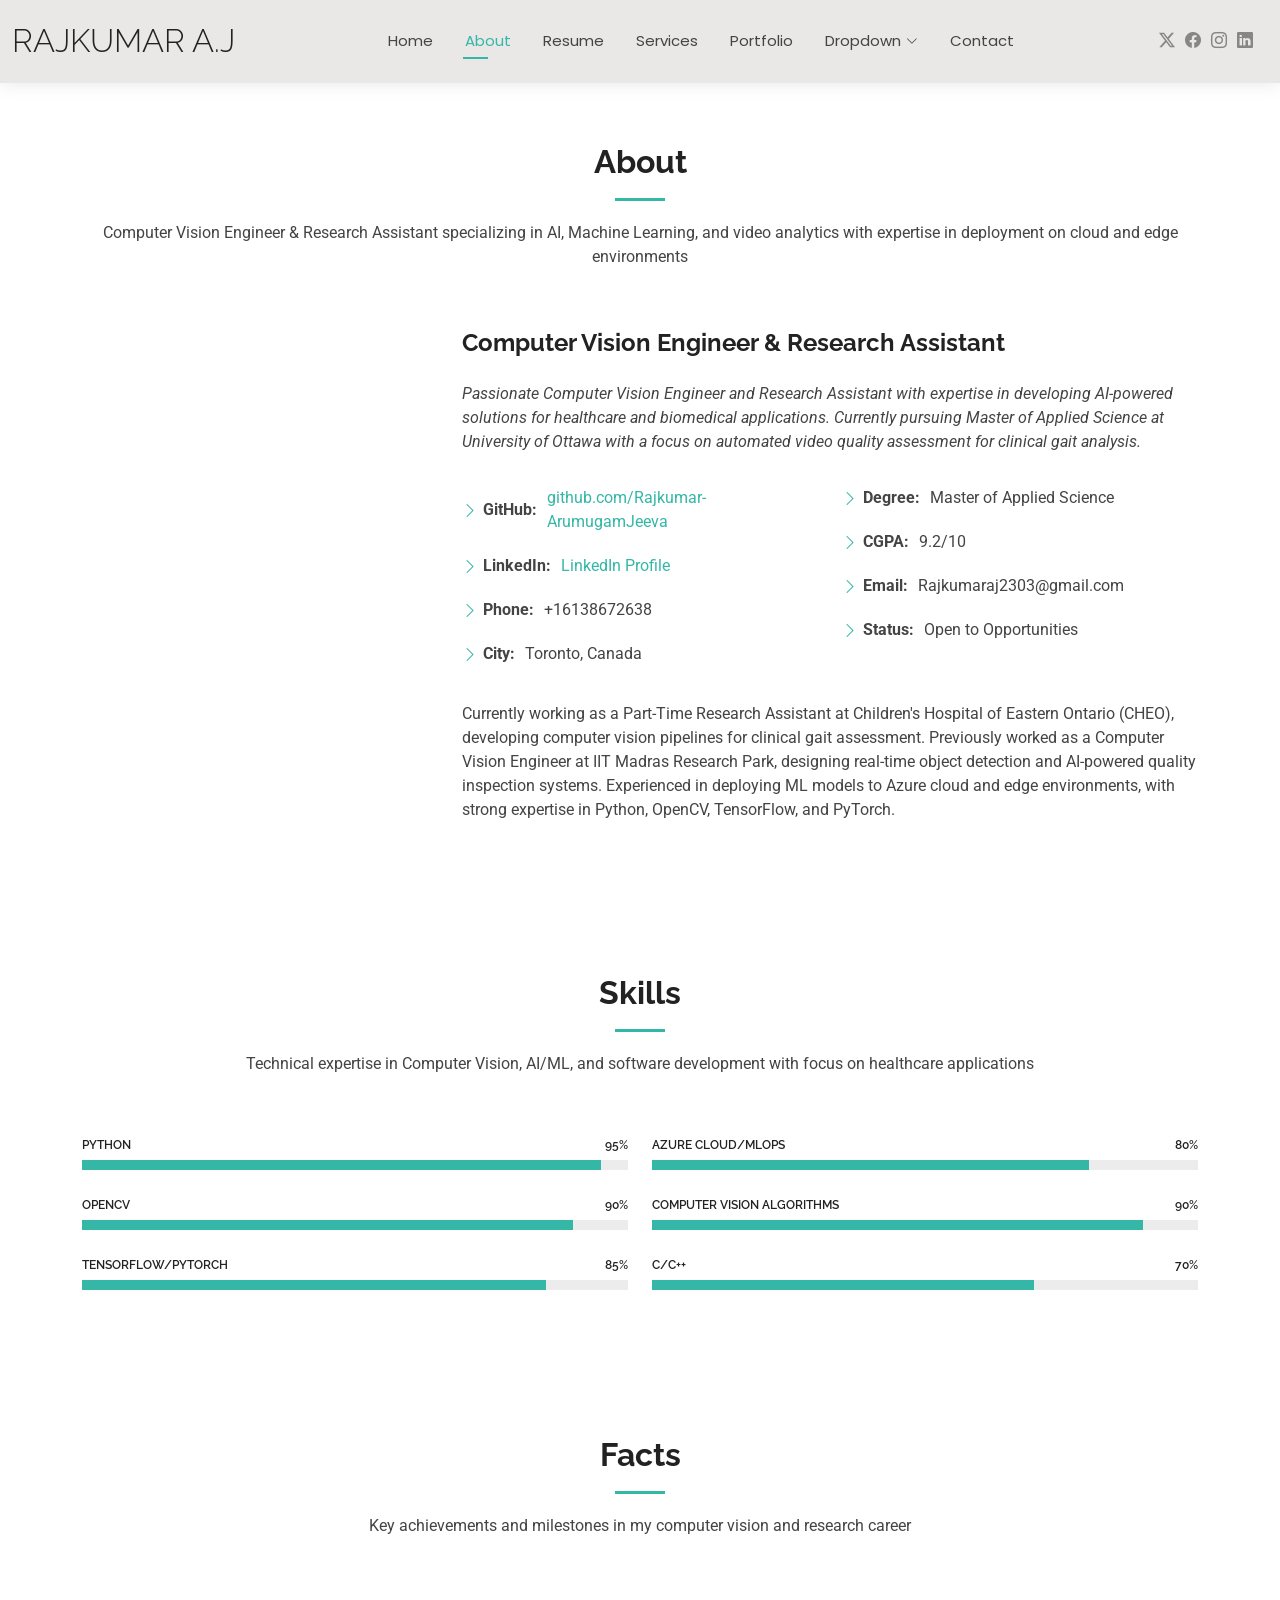
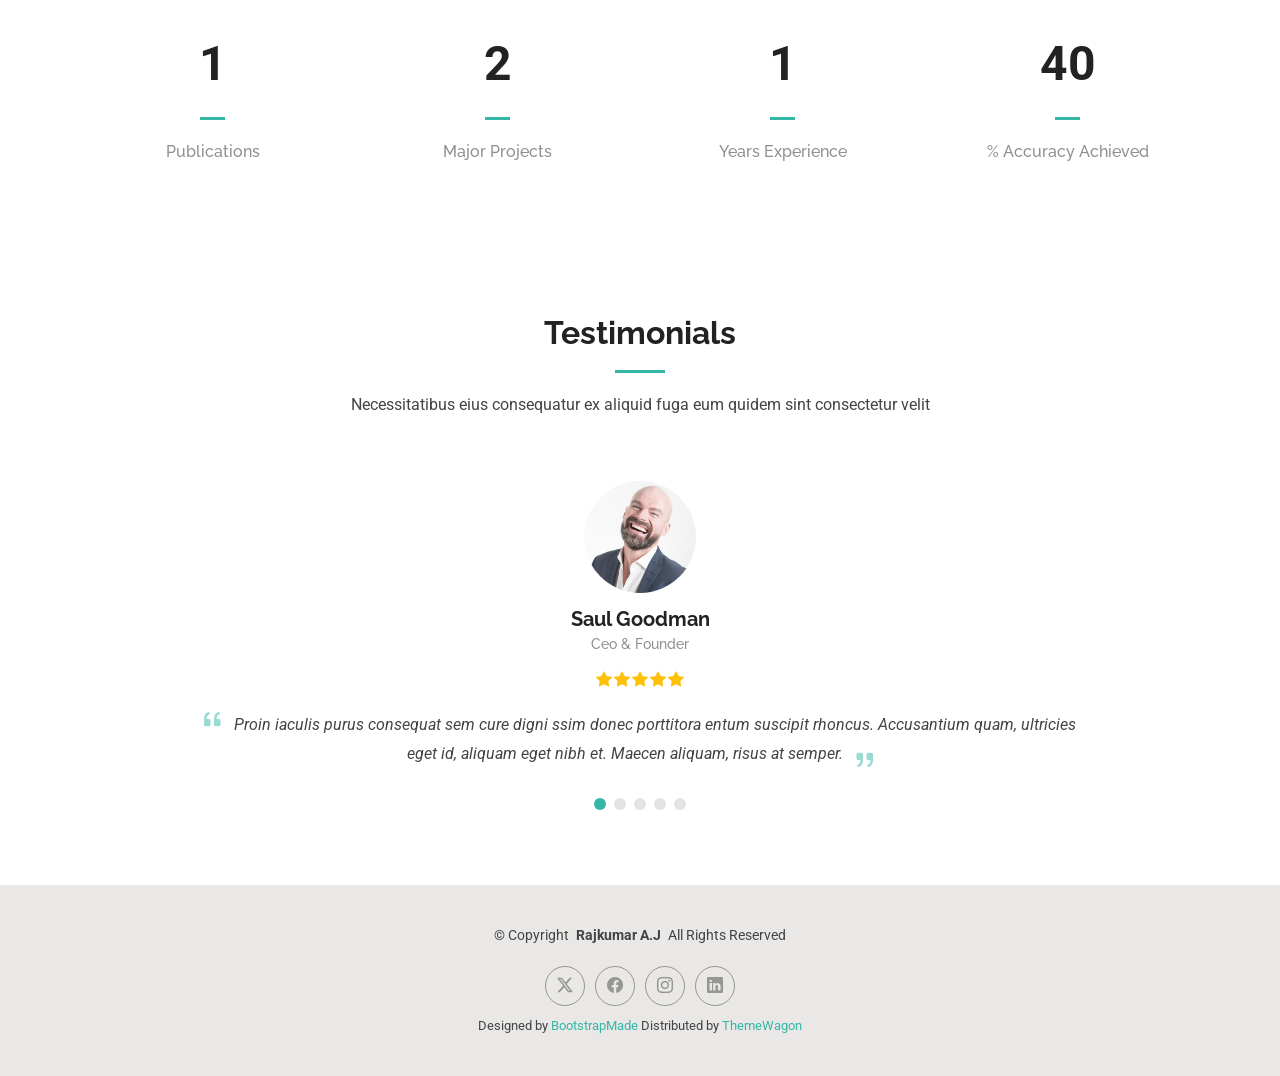
==== about.html @ 1c6ef88d "Add files via upload" ====
<!DOCTYPE html>
<html lang="en">

<head>
  <meta charset="utf-8">
  <meta content="width=device-width, initial-scale=1.0" name="viewport">
  <title>About - Rajkumar Arumugam Jeeva</title>
  <meta name="description" content="Computer Vision Engineer and Research Assistant specializing in AI, ML, and video analytics">
  <meta name="keywords" content="Computer Vision, AI, Machine Learning, Research, Video Analytics, Toronto">

  <!-- Favicons -->
  <link href="assets/img/favicon.png" rel="icon">
  <link href="assets/img/apple-touch-icon.png" rel="apple-touch-icon">

  <!-- Fonts -->
  <link href="https://fonts.googleapis.com" rel="preconnect">
  <link href="https://fonts.gstatic.com" rel="preconnect" crossorigin>
  <link href="https://fonts.googleapis.com/css2?family=Roboto:ital,wght@0,100;0,300;0,400;0,500;0,700;0,900;1,100;1,300;1,400;1,500;1,700;1,900&family=Poppins:ital,wght@0,100;0,200;0,300;0,400;0,500;0,600;0,700;0,800;0,900;1,100;1,200;1,300;1,400;1,500;1,600;1,700;1,800;1,900&family=Raleway:ital,wght@0,100;0,200;0,300;0,400;0,500;0,600;0,700;0,800;0,900;1,100;1,200;1,300;1,400;1,500;1,600;1,700;1,800;1,900&display=swap" rel="stylesheet">

  <!-- Vendor CSS Files -->
  <link href="assets/vendor/bootstrap/css/bootstrap.min.css" rel="stylesheet">
  <link href="assets/vendor/bootstrap-icons/bootstrap-icons.css" rel="stylesheet">
  <link href="assets/vendor/aos/aos.css" rel="stylesheet">
  <link href="assets/vendor/swiper/swiper-bundle.min.css" rel="stylesheet">
  <link href="assets/vendor/glightbox/css/glightbox.min.css" rel="stylesheet">

  <!-- Main CSS File -->
  <link href="assets/css/main.css" rel="stylesheet">

  <!-- =======================================================
  * Template Name: Kelly
  * Template URL: https://bootstrapmade.com/kelly-free-bootstrap-cv-resume-html-template/
  * Updated: Aug 07 2024 with Bootstrap v5.3.3
  * Author: BootstrapMade.com
  * License: https://bootstrapmade.com/license/
  ======================================================== -->
</head>

<body class="about-page">

  <header id="header" class="header d-flex align-items-center light-background sticky-top">
    <div class="container-fluid position-relative d-flex align-items-center justify-content-between">

      <a href="index.html" class="logo d-flex align-items-center me-auto me-xl-0">
        <!-- Uncomment the line below if you also wish to use an image logo -->
        <!-- <img src="assets/img/logo.png" alt=""> -->
        <h1 class="sitename">Rajkumar A.J</h1>
      </a>

      <nav id="navmenu" class="navmenu">
        <ul>
          <li><a href="index.html">Home</a></li>
          <li><a href="about.html" class="active">About</a></li>
          <li><a href="resume.html">Resume</a></li>
          <li><a href="services.html">Services</a></li>
          <li><a href="portfolio.html">Portfolio</a></li>
          <li class="dropdown"><a href="#"><span>Dropdown</span> <i class="bi bi-chevron-down toggle-dropdown"></i></a>
            <ul>
              <li><a href="#">Dropdown 1</a></li>
              <li class="dropdown"><a href="#"><span>Deep Dropdown</span> <i class="bi bi-chevron-down toggle-dropdown"></i></a>
                <ul>
                  <li><a href="#">Deep Dropdown 1</a></li>
                  <li><a href="#">Deep Dropdown 2</a></li>
                  <li><a href="#">Deep Dropdown 3</a></li>
                  <li><a href="#">Deep Dropdown 4</a></li>
                  <li><a href="#">Deep Dropdown 5</a></li>
                </ul>
              </li>
              <li><a href="#">Dropdown 2</a></li>
              <li><a href="#">Dropdown 3</a></li>
              <li><a href="#">Dropdown 4</a></li>
            </ul>
          </li>
          <li><a href="contact.html">Contact</a></li>
        </ul>
        <i class="mobile-nav-toggle d-xl-none bi bi-list"></i>
      </nav>

      <div class="header-social-links">
        <a href="#" class="twitter"><i class="bi bi-twitter-x"></i></a>
        <a href="#" class="facebook"><i class="bi bi-facebook"></i></a>
        <a href="#" class="instagram"><i class="bi bi-instagram"></i></a>
        <a href="https://www.linkedin.com/in/rajkumar-a-j-621252187" class="linkedin"><i class="bi bi-linkedin"></i></a>
      </div>

    </div>
  </header>

  <main class="main">

    <!-- About Section -->
    <section id="about" class="about section">

      <!-- Section Title -->
      <div class="container section-title" data-aos="fade-up">
        <h2>About</h2>
        <p>Computer Vision Engineer & Research Assistant specializing in AI, Machine Learning, and video analytics with expertise in deployment on cloud and edge environments</p>
      </div><!-- End Section Title -->

      <div class="container" data-aos="fade-up" data-aos-delay="100">

        <div class="row gy-4 justify-content-center">
          <div class="col-lg-4">
            <img src="assets/img/profile-img.jpg" class="img-fluid" alt="">
          </div>
          <div class="col-lg-8 content">
            <h2>Computer Vision Engineer &amp; Research Assistant</h2>
            <p class="fst-italic py-3">
              Passionate Computer Vision Engineer and Research Assistant with expertise in developing AI-powered solutions for healthcare and biomedical applications. Currently pursuing Master of Applied Science at University of Ottawa with a focus on automated video quality assessment for clinical gait analysis.
            </p>
            <div class="row">
              <div class="col-lg-6">
                <ul>
                  <li><i class="bi bi-chevron-right"></i> <strong>GitHub:</strong> <span><a href="https://github.com/Rajkumar-ArumugamJeeva?tab=repositories">github.com/Rajkumar-ArumugamJeeva</a></span></li>
                  <li><i class="bi bi-chevron-right"></i> <strong>LinkedIn:</strong> <span><a href="https://www.linkedin.com/in/rajkumar-a-j-621252187">LinkedIn Profile</a></span></li>
                  <li><i class="bi bi-chevron-right"></i> <strong>Phone:</strong> <span>+16138672638</span></li>
                  <li><i class="bi bi-chevron-right"></i> <strong>City:</strong> <span>Toronto, Canada</span></li>
                </ul>
              </div>
              <div class="col-lg-6">
                <ul>
                  <li><i class="bi bi-chevron-right"></i> <strong>Degree:</strong> <span>Master of Applied Science</span></li>
                  <li><i class="bi bi-chevron-right"></i> <strong>CGPA:</strong> <span>9.2/10</span></li>
                  <li><i class="bi bi-chevron-right"></i> <strong>Email:</strong> <span>Rajkumaraj2303@gmail.com</span></li>
                  <li><i class="bi bi-chevron-right"></i> <strong>Status:</strong> <span>Open to Opportunities</span></li>
                </ul>
              </div>
            </div>
            <p class="py-3">
              Currently working as a Part-Time Research Assistant at Children's Hospital of Eastern Ontario (CHEO), developing computer vision pipelines for clinical gait assessment. Previously worked as a Computer Vision Engineer at IIT Madras Research Park, designing real-time object detection and AI-powered quality inspection systems. Experienced in deploying ML models to Azure cloud and edge environments, with strong expertise in Python, OpenCV, TensorFlow, and PyTorch.
            </p>
          </div>
        </div>

      </div>

    </section><!-- /About Section -->

    <!-- Skills Section -->
    <section id="skills" class="skills section">

      <!-- Section Title -->
      <div class="container section-title" data-aos="fade-up">
        <h2>Skills</h2>
        <p>Technical expertise in Computer Vision, AI/ML, and software development with focus on healthcare applications</p>
      </div><!-- End Section Title -->

      <div class="container" data-aos="fade-up" data-aos-delay="100">

        <div class="row skills-content skills-animation">

          <div class="col-lg-6">

            <div class="progress">
              <span class="skill"><span>Python</span> <i class="val">95%</i></span>
              <div class="progress-bar-wrap">
                <div class="progress-bar" role="progressbar" aria-valuenow="95" aria-valuemin="0" aria-valuemax="100"></div>
              </div>
            </div><!-- End Skills Item -->

            <div class="progress">
              <span class="skill"><span>OpenCV</span> <i class="val">90%</i></span>
              <div class="progress-bar-wrap">
                <div class="progress-bar" role="progressbar" aria-valuenow="90" aria-valuemin="0" aria-valuemax="100"></div>
              </div>
            </div><!-- End Skills Item -->

            <div class="progress">
              <span class="skill"><span>TensorFlow/PyTorch</span> <i class="val">85%</i></span>
              <div class="progress-bar-wrap">
                <div class="progress-bar" role="progressbar" aria-valuenow="85" aria-valuemin="0" aria-valuemax="100"></div>
              </div>
            </div><!-- End Skills Item -->

          </div>

          <div class="col-lg-6">

            <div class="progress">
              <span class="skill"><span>Azure Cloud/MLOps</span> <i class="val">80%</i></span>
              <div class="progress-bar-wrap">
                <div class="progress-bar" role="progressbar" aria-valuenow="80" aria-valuemin="0" aria-valuemax="100"></div>
              </div>
            </div><!-- End Skills Item -->

            <div class="progress">
              <span class="skill"><span>Computer Vision Algorithms</span> <i class="val">90%</i></span>
              <div class="progress-bar-wrap">
                <div class="progress-bar" role="progressbar" aria-valuenow="90" aria-valuemin="0" aria-valuemax="100"></div>
              </div>
            </div><!-- End Skills Item -->

            <div class="progress">
              <span class="skill"><span>C/C++</span> <i class="val">70%</i></span>
              <div class="progress-bar-wrap">
                <div class="progress-bar" role="progressbar" aria-valuenow="70" aria-valuemin="0" aria-valuemax="100"></div>
              </div>
            </div><!-- End Skills Item -->

          </div>

        </div>

      </div>

    </section><!-- /Skills Section -->

    <!-- Stats Section -->
    <section id="stats" class="stats section">

      <!-- Section Title -->
      <div class="container section-title" data-aos="fade-up">
        <h2>Facts</h2>
        <p>Key achievements and milestones in my computer vision and research career</p>
      </div><!-- End Section Title -->

      <div class="container" data-aos="fade-up" data-aos-delay="100">

        <div class="row gy-4">

          <div class="col-lg-3 col-md-6">
            <div class="stats-item text-center w-100 h-100">
              <span data-purecounter-start="0" data-purecounter-end="2" data-purecounter-duration="1" class="purecounter"></span>
              <p>Publications</p>
            </div>
          </div><!-- End Stats Item -->

          <div class="col-lg-3 col-md-6">
            <div class="stats-item text-center w-100 h-100">
              <span data-purecounter-start="0" data-purecounter-end="5" data-purecounter-duration="1" class="purecounter"></span>
              <p>Major Projects</p>
            </div>
          </div><!-- End Stats Item -->

          <div class="col-lg-3 col-md-6">
            <div class="stats-item text-center w-100 h-100">
              <span data-purecounter-start="0" data-purecounter-end="3" data-purecounter-duration="1" class="purecounter"></span>
              <p>Years Experience</p>
            </div>
          </div><!-- End Stats Item -->

          <div class="col-lg-3 col-md-6">
            <div class="stats-item text-center w-100 h-100">
              <span data-purecounter-start="0" data-purecounter-end="95" data-purecounter-duration="1" class="purecounter"></span>
              <p>% Accuracy Achieved</p>
            </div>
          </div><!-- End Stats Item -->

        </div>

      </div>

    </section><!-- /Stats Section -->

    <!-- Testimonials Section -->
    <section id="testimonials" class="testimonials section">

      <!-- Section Title -->
      <div class="container section-title" data-aos="fade-up">
        <h2>Testimonials</h2>
        <p>Necessitatibus eius consequatur ex aliquid fuga eum quidem sint consectetur velit</p>
      </div><!-- End Section Title -->

      <div class="container" data-aos="fade-up" data-aos-delay="100">

        <div class="swiper init-swiper">
          <script type="application/json" class="swiper-config">
            {
              "loop": true,
              "speed": 600,
              "autoplay": {
                "delay": 5000
              },
              "slidesPerView": "auto",
              "pagination": {
                "el": ".swiper-pagination",
                "type": "bullets",
                "clickable": true
              }
            }
          </script>
          <div class="swiper-wrapper">

            <div class="swiper-slide">
              <div class="testimonial-item">
                <img src="assets/img/testimonials/testimonials-1.jpg" class="testimonial-img" alt="">
                <h3>Saul Goodman</h3>
                <h4>Ceo &amp; Founder</h4>
                <div class="stars">
                  <i class="bi bi-star-fill"></i><i class="bi bi-star-fill"></i><i class="bi bi-star-fill"></i><i class="bi bi-star-fill"></i><i class="bi bi-star-fill"></i>
                </div>
                <p>
                  <i class="bi bi-quote quote-icon-left"></i>
                  <span>Proin iaculis purus consequat sem cure digni ssim donec porttitora entum suscipit rhoncus. Accusantium quam, ultricies eget id, aliquam eget nibh et. Maecen aliquam, risus at semper.</span>
                  <i class="bi bi-quote quote-icon-right"></i>
                </p>
              </div>
            </div><!-- End testimonial item -->

            <div class="swiper-slide">
              <div class="testimonial-item">
                <img src="assets/img/testimonials/testimonials-2.jpg" class="testimonial-img" alt="">
                <h3>Sara Wilsson</h3>
                <h4>Designer</h4>
                <div class="stars">
                  <i class="bi bi-star-fill"></i><i class="bi bi-star-fill"></i><i class="bi bi-star-fill"></i><i class="bi bi-star-fill"></i><i class="bi bi-star-fill"></i>
                </div>
                <p>
                  <i class="bi bi-quote quote-icon-left"></i>
                  <span>Export tempor illum tamen malis malis eram quae irure esse labore quem cillum quid cillum eram malis quorum velit fore eram velit sunt aliqua noster fugiat irure amet legam anim culpa.</span>
                  <i class="bi bi-quote quote-icon-right"></i>
                </p>
              </div>
            </div><!-- End testimonial item -->

            <div class="swiper-slide">
              <div class="testimonial-item">
                <img src="assets/img/testimonials/testimonials-3.jpg" class="testimonial-img" alt="">
                <h3>Jena Karlis</h3>
                <h4>Store Owner</h4>
                <div class="stars">
                  <i class="bi bi-star-fill"></i><i class="bi bi-star-fill"></i><i class="bi bi-star-fill"></i><i class="bi bi-star-fill"></i><i class="bi bi-star-fill"></i>
                </div>
                <p>
                  <i class="bi bi-quote quote-icon-left"></i>
                  <span>Enim nisi quem export duis labore cillum quae magna enim sint quorum nulla quem veniam duis minim tempor labore quem eram duis noster aute amet eram fore quis sint minim.</span>
                  <i class="bi bi-quote quote-icon-right"></i>
                </p>
              </div>
            </div><!-- End testimonial item -->

            <div class="swiper-slide">
              <div class="testimonial-item">
                <img src="assets/img/testimonials/testimonials-4.jpg" class="testimonial-img" alt="">
                <h3>Matt Brandon</h3>
                <h4>Freelancer</h4>
                <div class="stars">
                  <i class="bi bi-star-fill"></i><i class="bi bi-star-fill"></i><i class="bi bi-star-fill"></i><i class="bi bi-star-fill"></i><i class="bi bi-star-fill"></i>
                </div>
                <p>
                  <i class="bi bi-quote quote-icon-left"></i>
                  <span>Fugiat enim eram quae cillum dolore dolor amet nulla culpa multos export minim fugiat minim velit minim dolor enim duis veniam ipsum anim magna sunt elit fore quem dolore labore illum veniam.</span>
                  <i class="bi bi-quote quote-icon-right"></i>
                </p>
              </div>
            </div><!-- End testimonial item -->

            <div class="swiper-slide">
              <div class="testimonial-item">
                <img src="assets/img/testimonials/testimonials-5.jpg" class="testimonial-img" alt="">
                <h3>John Larson</h3>
                <h4>Entrepreneur</h4>
                <div class="stars">
                  <i class="bi bi-star-fill"></i><i class="bi bi-star-fill"></i><i class="bi bi-star-fill"></i><i class="bi bi-star-fill"></i><i class="bi bi-star-fill"></i>
                </div>
                <p>
                  <i class="bi bi-quote quote-icon-left"></i>
                  <span>Quis quorum aliqua sint quem legam fore sunt eram irure aliqua veniam tempor noster veniam enim culpa labore duis sunt culpa nulla illum cillum fugiat legam esse veniam culpa fore nisi cillum quid.</span>
                  <i class="bi bi-quote quote-icon-right"></i>
                </p>
              </div>
            </div><!-- End testimonial item -->

          </div>
          <div class="swiper-pagination"></div>
        </div>

      </div>

    </section><!-- /Testimonials Section -->

  </main>

  <footer id="footer" class="footer light-background">

    <div class="container">
      <div class="copyright text-center ">
        <p>© <span>Copyright</span> <strong class="px-1 sitename">Rajkumar A.J</strong> <span>All Rights Reserved<br></span></p>
      </div>
      <div class="social-links d-flex justify-content-center">
        <a href=""><i class="bi bi-twitter-x"></i></a>
        <a href=""><i class="bi bi-facebook"></i></a>
        <a href=""><i class="bi bi-instagram"></i></a>
        <a href="https://www.linkedin.com/in/rajkumar-a-j-621252187"><i class="bi bi-linkedin"></i></a>
      </div>
      <div class="credits">
        <!-- All the links in the footer should remain intact. -->
        <!-- You can delete the links only if you've purchased the pro version. -->
        <!-- Licensing information: https://bootstrapmade.com/license/ -->
        <!-- Purchase the pro version with working PHP/AJAX contact form: [buy-url] -->
        Designed by <a href="https://bootstrapmade.com/">BootstrapMade</a> Distributed by <a href=“https://themewagon.com>ThemeWagon
      </div>
    </div>

  </footer>

  <!-- Scroll Top -->
  <a href="#" id="scroll-top" class="scroll-top d-flex align-items-center justify-content-center"><i class="bi bi-arrow-up-short"></i></a>

  <!-- Preloader -->
  <div id="preloader"></div>

  <!-- Vendor JS Files -->
  <script src="assets/vendor/bootstrap/js/bootstrap.bundle.min.js"></script>
  <script src="assets/vendor/php-email-form/validate.js"></script>
  <script src="assets/vendor/aos/aos.js"></script>
  <script src="assets/vendor/waypoints/noframework.waypoints.js"></script>
  <script src="assets/vendor/purecounter/purecounter_vanilla.js"></script>
  <script src="assets/vendor/swiper/swiper-bundle.min.js"></script>
  <script src="assets/vendor/glightbox/js/glightbox.min.js"></script>
  <script src="assets/vendor/imagesloaded/imagesloaded.pkgd.min.js"></script>
  <script src="assets/vendor/isotope-layout/isotope.pkgd.min.js"></script>

  <!-- Main JS File -->
  <script src="assets/js/main.js"></script>

</body>

</html>
---- assets/css/main.css ----
/**
* Template Name: Kelly
* Template URL: https://bootstrapmade.com/kelly-free-bootstrap-cv-resume-html-template/
* Updated: Aug 07 2024 with Bootstrap v5.3.3
* Author: BootstrapMade.com
* License: https://bootstrapmade.com/license/
*/

/*--------------------------------------------------------------
# Font & Color Variables
# Help: https://bootstrapmade.com/color-system/
--------------------------------------------------------------*/
/* Fonts */
:root {
  --default-font: "Roboto",  system-ui, -apple-system, "Segoe UI", Roboto, "Helvetica Neue", Arial, "Noto Sans", "Liberation Sans", sans-serif, "Apple Color Emoji", "Segoe UI Emoji", "Segoe UI Symbol", "Noto Color Emoji";
  --heading-font: "Raleway",  sans-serif;
  --nav-font: "Poppins",  sans-serif;
}

/* Global Colors - The following color variables are used throughout the website. Updating them here will change the color scheme of the entire website */
:root { 
  --background-color: #ffffff; /* Background color for the entire website, including individual sections */
  --default-color: #444444; /* Default color used for the majority of the text content across the entire website */
  --heading-color: #222222; /* Color for headings, subheadings and title throughout the website */
  --accent-color: #34b7a7; /* Accent color that represents your brand on the website. It's used for buttons, links, and other elements that need to stand out */
  --surface-color: #ffffff; /* The surface color is used as a background of boxed elements within sections, such as cards, icon boxes, or other elements that require a visual separation from the global background. */
  --contrast-color: #ffffff; /* Contrast color for text, ensuring readability against backgrounds of accent, heading, or default colors. */
}

/* Nav Menu Colors - The following color variables are used specifically for the navigation menu. They are separate from the global colors to allow for more customization options */
:root {
  --nav-color: #444444;  /* The default color of the main navmenu links */
  --nav-hover-color: #34b7a7; /* Applied to main navmenu links when they are hovered over or active */
  --nav-mobile-background-color: #ffffff; /* Used as the background color for mobile navigation menu */
  --nav-dropdown-background-color: #ffffff; /* Used as the background color for dropdown items that appear when hovering over primary navigation items */
  --nav-dropdown-color: #444444; /* Used for navigation links of the dropdown items in the navigation menu. */
  --nav-dropdown-hover-color: #34b7a7; /* Similar to --nav-hover-color, this color is applied to dropdown navigation links when they are hovered over. */
}

/* Color Presets - These classes override global colors when applied to any section or element, providing reuse of the sam color scheme. */

.light-background {
  --background-color: #e9e8e6;
  --surface-color: #ffffff;
}

.dark-background {
  --background-color: #060606;
  --default-color: #ffffff;
  --heading-color: #ffffff;
  --surface-color: #252525;
  --contrast-color: #ffffff;
}

/* Smooth scroll */
:root {
  scroll-behavior: smooth;
}

/*--------------------------------------------------------------
# General Styling & Shared Classes
--------------------------------------------------------------*/
body {
  color: var(--default-color);
  background-color: var(--background-color);
  font-family: var(--default-font);
}

a {
  color: var(--accent-color);
  text-decoration: none;
  transition: 0.3s;
}

a:hover {
  color: color-mix(in srgb, var(--accent-color), transparent 25%);
  text-decoration: none;
}

h1,
h2,
h3,
h4,
h5,
h6 {
  color: var(--heading-color);
  font-family: var(--heading-font);
}

/* PHP Email Form Messages
------------------------------*/
.php-email-form .error-message {
  display: none;
  background: #df1529;
  color: #ffffff;
  text-align: left;
  padding: 15px;
  margin-bottom: 24px;
  font-weight: 600;
}

.php-email-form .sent-message {
  display: none;
  color: #ffffff;
  background: #059652;
  text-align: center;
  padding: 15px;
  margin-bottom: 24px;
  font-weight: 600;
}

.php-email-form .loading {
  display: none;
  background: var(--surface-color);
  text-align: center;
  padding: 15px;
  margin-bottom: 24px;
}

.php-email-form .loading:before {
  content: "";
  display: inline-block;
  border-radius: 50%;
  width: 24px;
  height: 24px;
  margin: 0 10px -6px 0;
  border: 3px solid var(--accent-color);
  border-top-color: var(--surface-color);
  animation: php-email-form-loading 1s linear infinite;
}

@keyframes php-email-form-loading {
  0% {
    transform: rotate(0deg);
  }

  100% {
    transform: rotate(360deg);
  }
}

/*--------------------------------------------------------------
# Global Header
--------------------------------------------------------------*/
.header {
  color: var(--default-color);
  background-color: var(--background-color);
  padding: 15px 0;
  transition: all 0.5s;
  z-index: 997;
  box-shadow: 0px 0 18px rgba(0, 0, 0, 0.1);
}

.header .logo {
  line-height: 1;
}

.header .logo img {
  max-height: 36px;
  margin-right: 8px;
}

.header .logo h1 {
  font-size: 32px;
  margin: 0;
  font-weight: 300;
  text-transform: uppercase;
  color: var(--heading-color);
}

.header .header-social-links {
  padding-right: 15px;
}

.header .header-social-links a {
  color: color-mix(in srgb, var(--default-color), transparent 40%);
  padding-left: 6px;
  display: inline-block;
  transition: 0.3s;
  font-size: 16px;
}

.header .header-social-links a:hover {
  color: var(--accent-color);
}

.header .header-social-links a i {
  line-height: 0px;
}

@media (max-width: 1200px) {
  .header .logo {
    order: 1;
  }

  .header .header-social-links {
    order: 2;
  }

  .header .navmenu {
    order: 3;
  }
}

/*--------------------------------------------------------------
# Navigation Menu
--------------------------------------------------------------*/
/* Desktop Navigation */
@media (min-width: 1200px) {
  .navmenu {
    padding: 0;
  }

  .navmenu ul {
    margin: 0;
    padding: 0;
    display: flex;
    list-style: none;
    align-items: center;
  }

  .navmenu li {
    position: relative;
  }

  .navmenu>ul>li {
    white-space: nowrap;
    padding: 15px 14px;
  }

  .navmenu>ul>li:last-child {
    padding-right: 0;
  }

  .navmenu a,
  .navmenu a:focus {
    color: var(--nav-color);
    font-size: 15px;
    padding: 0 2px;
    font-family: var(--nav-font);
    font-weight: 400;
    display: flex;
    align-items: center;
    justify-content: space-between;
    white-space: nowrap;
    transition: 0.3s;
    position: relative;
  }

  .navmenu a i,
  .navmenu a:focus i {
    font-size: 12px;
    line-height: 0;
    margin-left: 5px;
    transition: 0.3s;
  }

  .navmenu>ul>li>a:before {
    content: "";
    position: absolute;
    height: 2px;
    bottom: -6px;
    left: 0;
    background-color: var(--nav-hover-color);
    visibility: hidden;
    width: 0px;
    transition: all 0.3s ease-in-out 0s;
  }

  .navmenu a:hover:before,
  .navmenu li:hover>a:before,
  .navmenu .active:before {
    visibility: visible;
    width: 25px;
  }

  .navmenu li:hover>a,
  .navmenu .active,
  .navmenu .active:focus {
    color: var(--nav-hover-color);
  }

  .navmenu .dropdown ul {
    margin: 0;
    padding: 10px 0;
    background: var(--nav-dropdown-background-color);
    display: block;
    position: absolute;
    visibility: hidden;
    left: 14px;
    top: 130%;
    opacity: 0;
    transition: 0.3s;
    border-radius: 4px;
    z-index: 99;
    box-shadow: 0px 0px 30px rgba(0, 0, 0, 0.1);
  }

  .navmenu .dropdown ul li {
    min-width: 200px;
  }

  .navmenu .dropdown ul a {
    padding: 10px 20px;
    font-size: 15px;
    text-transform: none;
    color: var(--nav-dropdown-color);
  }

  .navmenu .dropdown ul a i {
    font-size: 12px;
  }

  .navmenu .dropdown ul a:hover,
  .navmenu .dropdown ul .active:hover,
  .navmenu .dropdown ul li:hover>a {
    color: var(--nav-dropdown-hover-color);
  }

  .navmenu .dropdown:hover>ul {
    opacity: 1;
    top: 100%;
    visibility: visible;
  }

  .navmenu .dropdown .dropdown ul {
    top: 0;
    left: -90%;
    visibility: hidden;
  }

  .navmenu .dropdown .dropdown:hover>ul {
    opacity: 1;
    top: 0;
    left: -100%;
    visibility: visible;
  }
}

/* Mobile Navigation */
@media (max-width: 1199px) {
  .mobile-nav-toggle {
    color: var(--nav-color);
    font-size: 28px;
    line-height: 0;
    margin-right: 10px;
    cursor: pointer;
    transition: color 0.3s;
  }

  .navmenu {
    padding: 0;
    z-index: 9997;
  }

  .navmenu ul {
    display: none;
    list-style: none;
    position: absolute;
    inset: 60px 20px 20px 20px;
    padding: 10px 0;
    margin: 0;
    border-radius: 6px;
    background-color: var(--nav-mobile-background-color);
    border: 1px solid color-mix(in srgb, var(--default-color), transparent 90%);
    box-shadow: none;
    overflow-y: auto;
    transition: 0.3s;
    z-index: 9998;
  }

  .navmenu a,
  .navmenu a:focus {
    color: var(--nav-dropdown-color);
    padding: 10px 20px;
    font-family: var(--nav-font);
    font-size: 17px;
    font-weight: 500;
    display: flex;
    align-items: center;
    justify-content: space-between;
    white-space: nowrap;
    transition: 0.3s;
  }

  .navmenu a i,
  .navmenu a:focus i {
    font-size: 12px;
    line-height: 0;
    margin-left: 5px;
    width: 30px;
    height: 30px;
    display: flex;
    align-items: center;
    justify-content: center;
    border-radius: 50%;
    transition: 0.3s;
    background-color: color-mix(in srgb, var(--accent-color), transparent 90%);
  }

  .navmenu a i:hover,
  .navmenu a:focus i:hover {
    background-color: var(--accent-color);
    color: var(--contrast-color);
  }

  .navmenu a:hover,
  .navmenu .active,
  .navmenu .active:focus {
    color: var(--nav-dropdown-hover-color);
  }

  .navmenu .active i,
  .navmenu .active:focus i {
    background-color: var(--accent-color);
    color: var(--contrast-color);
    transform: rotate(180deg);
  }

  .navmenu .dropdown ul {
    position: static;
    display: none;
    z-index: 99;
    padding: 10px 0;
    margin: 10px 20px;
    background-color: var(--nav-dropdown-background-color);
    transition: all 0.5s ease-in-out;
  }

  .navmenu .dropdown ul ul {
    background-color: rgba(33, 37, 41, 0.1);
  }

  .navmenu .dropdown>.dropdown-active {
    display: block;
    background-color: rgba(33, 37, 41, 0.03);
  }

  .mobile-nav-active {
    overflow: hidden;
  }

  .mobile-nav-active .mobile-nav-toggle {
    color: #fff;
    position: absolute;
    font-size: 32px;
    top: 15px;
    right: 15px;
    margin-right: 0;
    z-index: 9999;
  }

  .mobile-nav-active .navmenu {
    position: fixed;
    overflow: hidden;
    inset: 0;
    background: rgba(33, 37, 41, 0.8);
    transition: 0.3s;
  }

  .mobile-nav-active .navmenu>ul {
    display: block;
  }
}

/*--------------------------------------------------------------
# Global Footer
--------------------------------------------------------------*/
.footer {
  color: var(--default-color);
  background-color: var(--background-color);
  font-size: 14px;
  padding: 40px 0;
  position: relative;
}

.footer .copyright p {
  margin-bottom: 0;
}

.footer .social-links {
  margin-top: 20px;
}

.footer .social-links a {
  display: flex;
  align-items: center;
  justify-content: center;
  width: 40px;
  height: 40px;
  border-radius: 50%;
  border: 1px solid color-mix(in srgb, var(--default-color), transparent 50%);
  font-size: 16px;
  color: color-mix(in srgb, var(--default-color), transparent 50%);
  margin: 0 5px;
  transition: 0.3s;
}

.footer .social-links a:hover {
  color: var(--accent-color);
  border-color: var(--accent-color);
}

.footer .credits {
  margin-top: 10px;
  font-size: 13px;
  text-align: center;
}

/*--------------------------------------------------------------
# Preloader
--------------------------------------------------------------*/
#preloader {
  position: fixed;
  inset: 0;
  z-index: 9999;
  overflow: hidden;
  background-color: var(--background-color);
  transition: all 0.6s ease-out;
  width: 100%;
  height: 100vh;
}

#preloader:before,
#preloader:after {
  content: "";
  position: absolute;
  border: 4px solid var(--accent-color);
  border-radius: 50%;
  animation: animate-preloader 2s cubic-bezier(0, 0.2, 0.8, 1) infinite;
}

#preloader:after {
  animation-delay: -0.5s;
}

@keyframes animate-preloader {
  0% {
    width: 10px;
    height: 10px;
    top: calc(50% - 5px);
    left: calc(50% - 5px);
    opacity: 1;
  }

  100% {
    width: 72px;
    height: 72px;
    top: calc(50% - 36px);
    left: calc(50% - 36px);
    opacity: 0;
  }
}

/*--------------------------------------------------------------
# Scroll Top Button
--------------------------------------------------------------*/
.scroll-top {
  position: fixed;
  visibility: hidden;
  opacity: 0;
  right: 15px;
  bottom: -15px;
  z-index: 99999;
  background-color: var(--accent-color);
  width: 44px;
  height: 44px;
  border-radius: 50px;
  transition: all 0.4s;
}

.scroll-top i {
  font-size: 24px;
  color: var(--contrast-color);
  line-height: 0;
}

.scroll-top:hover {
  background-color: color-mix(in srgb, var(--accent-color), transparent 20%);
  color: var(--contrast-color);
}

.scroll-top.active {
  visibility: visible;
  opacity: 1;
  bottom: 15px;
}

/*--------------------------------------------------------------
# Disable aos animation delay on mobile devices
--------------------------------------------------------------*/
@media screen and (max-width: 768px) {
  [data-aos-delay] {
    transition-delay: 0 !important;
  }
}

/*--------------------------------------------------------------
# Global Page Titles & Breadcrumbs
--------------------------------------------------------------*/
.page-title {
  color: var(--default-color);
  background-color: var(--background-color);
  padding: 25px 0;
  position: relative;
  border-bottom: 1px solid color-mix(in srgb, var(--default-color), transparent 85%);
}

.page-title h1 {
  font-size: 24px;
  font-weight: 400;
}

.page-title .breadcrumbs ol {
  display: flex;
  flex-wrap: wrap;
  list-style: none;
  padding: 0;
  margin: 0;
  font-size: 14px;
  font-weight: 400;
}

.page-title .breadcrumbs ol li+li {
  padding-left: 10px;
}

.page-title .breadcrumbs ol li+li::before {
  content: "/";
  display: inline-block;
  padding-right: 10px;
  color: color-mix(in srgb, var(--default-color), transparent 70%);
}

/*--------------------------------------------------------------
# Global Sections
--------------------------------------------------------------*/
section,
.section {
  color: var(--default-color);
  background-color: var(--background-color);
  padding: 60px 0;
  scroll-margin-top: 100px;
  overflow: clip;
}

@media (max-width: 1199px) {

  section,
  .section {
    scroll-margin-top: 66px;
  }
}

/*--------------------------------------------------------------
# Global Section Titles
--------------------------------------------------------------*/
.section-title {
  text-align: center;
  padding-bottom: 60px;
  position: relative;
}

.section-title h2 {
  font-size: 32px;
  font-weight: 700;
  margin-bottom: 20px;
  padding-bottom: 20px;
  position: relative;
}

.section-title h2:after {
  content: "";
  position: absolute;
  display: block;
  width: 50px;
  height: 3px;
  background: var(--accent-color);
  left: 0;
  right: 0;
  bottom: 0;
  margin: auto;
}

.section-title p {
  margin-bottom: 0;
}

/*--------------------------------------------------------------
# Hero Section
--------------------------------------------------------------*/
.hero {
  width: 100%;
  min-height: calc(100vh - 82px);
  position: relative;
  padding: 80px 0;
  display: flex;
  align-items: center;
  justify-content: center;
}

@media (max-width: 1200px) {
  .hero {
    min-height: calc(100vh - 68px);
  }
}

.hero img {
  position: absolute;
  inset: 0;
  display: block;
  width: 100%;
  height: 100%;
  object-fit: cover;
  z-index: 1;
}

.hero .container {
  position: relative;
  z-index: 3;
}

.hero h2 {
  margin: 0;
  font-size: 48px;
  font-weight: 700;
}

.hero p {
  margin: 10px 0 0 0;
  font-size: 24px;
  color: var(--heading-color);
}

.hero .btn-get-started {
  color: var(--contrast-color);
  background: var(--accent-color);
  font-family: var(--heading-font);
  text-transform: uppercase;
  font-weight: 600;
  font-size: 12px;
  letter-spacing: 1px;
  display: inline-block;
  padding: 12px 40px;
  border-radius: 50px;
  transition: 0.5s;
  margin-top: 30px;
}

.hero .btn-get-started:hover {
  background: color-mix(in srgb, var(--accent-color) 90%, white 20%);
}

@media (max-width: 768px) {
  .hero h2 {
    font-size: 32px;
  }

  .hero p {
    font-size: 18px;
  }
}

/*--------------------------------------------------------------
# About Section
--------------------------------------------------------------*/
.about .content h2 {
  font-weight: 700;
  font-size: 24px;
}

.about .content ul {
  list-style: none;
  padding: 0;
}

.about .content ul li {
  margin-bottom: 20px;
  display: flex;
  align-items: center;
}

.about .content ul strong {
  margin-right: 10px;
}

.about .content ul i {
  font-size: 16px;
  margin-right: 5px;
  color: var(--accent-color);
  line-height: 0;
}

/*--------------------------------------------------------------
# Skills Section
--------------------------------------------------------------*/
.skills .progress {
  height: 60px;
  display: block;
  background: none;
  border-radius: 0;
}

.skills .progress .skill {
  color: var(--heading-color);
  padding: 0;
  margin: 0 0 6px 0;
  text-transform: uppercase;
  display: block;
  font-weight: 600;
  font-family: var(--heading-font);
}

.skills .progress .skill .val {
  float: right;
  font-style: normal;
}

.skills .progress-bar-wrap {
  background: color-mix(in srgb, var(--default-color), transparent 90%);
  height: 10px;
}

.skills .progress-bar {
  width: 1px;
  height: 10px;
  transition: 0.9s;
  background-color: var(--accent-color);
}

/*--------------------------------------------------------------
# Stats Section
--------------------------------------------------------------*/
.stats .stats-item {
  padding: 30px;
  width: 100%;
}

.stats .stats-item span {
  color: var(--heading-color);
  font-size: 48px;
  display: block;
  font-weight: 700;
  margin-bottom: 20px;
  padding-bottom: 20px;
  position: relative;
}

.stats .stats-item span:after {
  content: "";
  position: absolute;
  display: block;
  width: 25px;
  height: 3px;
  background: var(--accent-color);
  left: 0;
  right: 0;
  bottom: 0;
  margin: auto;
}

.stats .stats-item p {
  color: color-mix(in srgb, var(--default-color), transparent 40%);
  padding: 0;
  margin: 0;
  font-family: var(--heading-font);
  font-weight: 500;
}

/*--------------------------------------------------------------
# Testimonials Section
--------------------------------------------------------------*/
.testimonials .section-header {
  margin-bottom: 40px;
}

.testimonials .testimonials-carousel,
.testimonials .testimonials-slider {
  overflow: hidden;
}

.testimonials .testimonial-item {
  text-align: center;
}

.testimonials .testimonial-item .testimonial-img {
  width: 120px;
  border-radius: 50%;
  border: 4px solid var(--background-color);
  margin: 0 auto;
}

.testimonials .testimonial-item h3 {
  font-size: 20px;
  font-weight: bold;
  margin: 10px 0 5px 0;
}

.testimonials .testimonial-item h4 {
  font-size: 14px;
  color: color-mix(in srgb, var(--default-color), transparent 40%);
  margin: 0 0 15px 0;
}

.testimonials .testimonial-item .stars {
  margin-bottom: 15px;
}

.testimonials .testimonial-item .stars i {
  color: #ffc107;
  margin: 0 1px;
}

.testimonials .testimonial-item .quote-icon-left,
.testimonials .testimonial-item .quote-icon-right {
  color: color-mix(in srgb, var(--accent-color), transparent 50%);
  font-size: 26px;
  line-height: 0;
}

.testimonials .testimonial-item .quote-icon-left {
  display: inline-block;
  left: -5px;
  position: relative;
}

.testimonials .testimonial-item .quote-icon-right {
  display: inline-block;
  right: -5px;
  position: relative;
  top: 10px;
  transform: scale(-1, -1);
}

.testimonials .testimonial-item p {
  font-style: italic;
  margin: 0 auto 15px auto;
}

.testimonials .swiper-wrapper {
  height: auto;
}

.testimonials .swiper-pagination {
  margin-top: 20px;
  position: relative;
}

.testimonials .swiper-pagination .swiper-pagination-bullet {
  width: 12px;
  height: 12px;
  opacity: 1;
  background-color: color-mix(in srgb, var(--default-color), transparent 85%);
}

.testimonials .swiper-pagination .swiper-pagination-bullet-active {
  background-color: var(--accent-color);
}

@media (min-width: 992px) {
  .testimonials .testimonial-item p {
    width: 80%;
  }
}

/*--------------------------------------------------------------
# Resume Section
--------------------------------------------------------------*/
.resume .resume-title {
  color: var(--heading-color);
  font-size: 26px;
  font-weight: 700;
  margin-top: 20px;
  margin-bottom: 20px;
}

.resume .resume-item {
  padding: 0 0 20px 20px;
  margin-top: -2px;
  border-left: 2px solid var(--accent-color);
  position: relative;
}

.resume .resume-item h4 {
  line-height: 18px;
  font-size: 18px;
  font-weight: 600;
  text-transform: uppercase;
  color: color-mix(in srgb, var(--default-color), transparent 20%);
  margin-bottom: 10px;
}

.resume .resume-item h5 {
  font-size: 16px;
  padding: 5px 15px;
  display: inline-block;
  font-weight: 600;
  margin-bottom: 10px;
}

.resume .resume-item ul {
  padding-left: 20px;
}

.resume .resume-item ul li {
  padding-bottom: 10px;
}

.resume .resume-item:last-child {
  padding-bottom: 0;
}

.resume .resume-item::before {
  content: "";
  position: absolute;
  width: 16px;
  height: 16px;
  border-radius: 50px;
  left: -9px;
  top: 0;
  background: var(--background-color);
  border: 2px solid var(--accent-color);
}

/*--------------------------------------------------------------
# Services Section
--------------------------------------------------------------*/
.services .service-item {
  background-color: var(--surface-color);
  box-shadow: 0px 5px 90px 0px rgba(0, 0, 0, 0.1);
  height: 100%;
  padding: 60px 30px;
  text-align: center;
  transition: 0.3s;
  border-radius: 5px;
}

.services .service-item .icon {
  margin: 0 auto;
  width: 100px;
  height: 100px;
  display: flex;
  align-items: center;
  justify-content: center;
  transition: ease-in-out 0.3s;
  position: relative;
}

.services .service-item .icon i {
  font-size: 36px;
  transition: 0.5s;
  position: relative;
}

.services .service-item .icon svg {
  position: absolute;
  top: 0;
  left: 0;
}

.services .service-item .icon svg path {
  transition: 0.5s;
  fill: color-mix(in srgb, var(--default-color), transparent 95%);
}

.services .service-item h3 {
  font-weight: 700;
  margin: 10px 0 15px 0;
  font-size: 22px;
}

.services .service-item p {
  line-height: 24px;
  font-size: 14px;
  margin-bottom: 0;
}

.services .service-item:hover {
  box-shadow: 0px 5px 35px 0px rgba(0, 0, 0, 0.1);
}

.services .service-item.item-cyan i {
  color: #0dcaf0;
}

.services .service-item.item-cyan:hover .icon i {
  color: #fff;
}

.services .service-item.item-cyan:hover .icon path {
  fill: #0dcaf0;
}

.services .service-item.item-orange i {
  color: #fd7e14;
}

.services .service-item.item-orange:hover .icon i {
  color: #fff;
}

.services .service-item.item-orange:hover .icon path {
  fill: #fd7e14;
}

.services .service-item.item-teal i {
  color: #20c997;
}

.services .service-item.item-teal:hover .icon i {
  color: #fff;
}

.services .service-item.item-teal:hover .icon path {
  fill: #20c997;
}

.services .service-item.item-red i {
  color: #df1529;
}

.services .service-item.item-red:hover .icon i {
  color: #fff;
}

.services .service-item.item-red:hover .icon path {
  fill: #df1529;
}

.services .service-item.item-indigo i {
  color: #6610f2;
}

.services .service-item.item-indigo:hover .icon i {
  color: #fff;
}

.services .service-item.item-indigo:hover .icon path {
  fill: #6610f2;
}

.services .service-item.item-pink i {
  color: #f3268c;
}

.services .service-item.item-pink:hover .icon i {
  color: #fff;
}

.services .service-item.item-pink:hover .icon path {
  fill: #f3268c;
}

/*--------------------------------------------------------------
# Portfolio Section
--------------------------------------------------------------*/
.portfolio .portfolio-filters {
  padding: 0;
  margin: 0 auto 20px auto;
  list-style: none;
  text-align: center;
}

.portfolio .portfolio-filters li {
  cursor: pointer;
  display: inline-block;
  padding: 8px 20px 10px 20px;
  margin: 0;
  font-size: 15px;
  font-weight: 500;
  line-height: 1;
  margin-bottom: 5px;
  border-radius: 50px;
  transition: all 0.3s ease-in-out;
  font-family: var(--heading-font);
}

.portfolio .portfolio-filters li:hover,
.portfolio .portfolio-filters li.filter-active {
  color: var(--contrast-color);
  background-color: var(--accent-color);
}

.portfolio .portfolio-filters li:first-child {
  margin-left: 0;
}

.portfolio .portfolio-filters li:last-child {
  margin-right: 0;
}

@media (max-width: 575px) {
  .portfolio .portfolio-filters li {
    font-size: 14px;
    margin: 0 0 10px 0;
  }
}

.portfolio .portfolio-item {
  position: relative;
  overflow: hidden;
}

.portfolio .portfolio-item .portfolio-info {
  opacity: 0;
  position: absolute;
  left: 12px;
  right: 12px;
  bottom: -100%;
  z-index: 3;
  transition: all ease-in-out 0.5s;
  background: color-mix(in srgb, var(--surface-color), transparent 10%);
  padding: 15px;
}

.portfolio .portfolio-item .portfolio-info h4 {
  font-size: 18px;
  font-weight: 600;
  padding-right: 50px;
}

.portfolio .portfolio-item .portfolio-info p {
  color: color-mix(in srgb, var(--default-color), transparent 30%);
  font-size: 14px;
  margin-bottom: 0;
  padding-right: 50px;
}

.portfolio .portfolio-item .portfolio-info .preview-link,
.portfolio .portfolio-item .portfolio-info .details-link {
  position: absolute;
  right: 50px;
  font-size: 24px;
  top: calc(50% - 14px);
  color: color-mix(in srgb, var(--default-color), transparent 30%);
  transition: 0.3s;
  line-height: 0;
}

.portfolio .portfolio-item .portfolio-info .preview-link:hover,
.portfolio .portfolio-item .portfolio-info .details-link:hover {
  color: var(--accent-color);
}

.portfolio .portfolio-item .portfolio-info .details-link {
  right: 14px;
  font-size: 28px;
}

.portfolio .portfolio-item:hover .portfolio-info {
  opacity: 1;
  bottom: 0;
}

/*--------------------------------------------------------------
# Portfolio Details Section
--------------------------------------------------------------*/
.portfolio-details .portfolio-details-slider img {
  width: 100%;
}

.portfolio-details .portfolio-details-slider .swiper-pagination {
  margin-top: 20px;
  position: relative;
}

.portfolio-details .portfolio-details-slider .swiper-pagination .swiper-pagination-bullet {
  width: 12px;
  height: 12px;
  background-color: color-mix(in srgb, var(--default-color), transparent 85%);
  opacity: 1;
}

.portfolio-details .portfolio-details-slider .swiper-pagination .swiper-pagination-bullet-active {
  background-color: var(--accent-color);
}

.portfolio-details .portfolio-info {
  background-color: var(--surface-color);
  padding: 30px;
  box-shadow: 0px 0 30px rgba(0, 0, 0, 0.1);
}

.portfolio-details .portfolio-info h3 {
  font-size: 22px;
  font-weight: 700;
  margin-bottom: 20px;
  padding-bottom: 20px;
  border-bottom: 1px solid color-mix(in srgb, var(--default-color), transparent 85%);
}

.portfolio-details .portfolio-info ul {
  list-style: none;
  padding: 0;
  font-size: 15px;
}

.portfolio-details .portfolio-info ul li+li {
  margin-top: 10px;
}

.portfolio-details .portfolio-description {
  padding-top: 30px;
}

.portfolio-details .portfolio-description h2 {
  font-size: 26px;
  font-weight: 700;
  margin-bottom: 20px;
}

.portfolio-details .portfolio-description p {
  padding: 0;
  color: color-mix(in srgb, var(--default-color), transparent 30%);
}

/*--------------------------------------------------------------
# Contact Section
--------------------------------------------------------------*/
.contact .info-wrap {
  background-color: var(--surface-color);
  box-shadow: 0px 0px 20px rgba(0, 0, 0, 0.1);
  padding: 30px;
}

@media (max-width: 575px) {
  .contact .info-wrap {
    padding: 20px;
  }
}

.contact .info-item {
  margin-bottom: 40px;
}

.contact .info-item i {
  font-size: 20px;
  color: var(--accent-color);
  background: color-mix(in srgb, var(--accent-color), transparent 92%);
  width: 44px;
  height: 44px;
  display: flex;
  justify-content: center;
  align-items: center;
  border-radius: 50px;
  transition: all 0.3s ease-in-out;
  margin-right: 15px;
}

.contact .info-item h3 {
  padding: 0;
  font-size: 18px;
  font-weight: 700;
  margin-bottom: 5px;
}

.contact .info-item p {
  padding: 0;
  margin-bottom: 0;
  font-size: 14px;
}

.contact .info-item:hover i {
  background: var(--accent-color);
  color: var(--contrast-color);
}

.contact .php-email-form {
  background-color: var(--surface-color);
  height: 100%;
  padding: 30px;
  box-shadow: 0px 0px 20px rgba(0, 0, 0, 0.1);
}

@media (max-width: 575px) {
  .contact .php-email-form {
    padding: 20px;
  }
}

.contact .php-email-form input[type=text],
.contact .php-email-form input[type=email],
.contact .php-email-form textarea {
  font-size: 14px;
  padding: 10px 15px;
  box-shadow: none;
  border-radius: 0;
  color: var(--default-color);
  background-color: var(--surface-color);
  border-color: color-mix(in srgb, var(--default-color), transparent 80%);
}

.contact .php-email-form input[type=text]:focus,
.contact .php-email-form input[type=email]:focus,
.contact .php-email-form textarea:focus {
  border-color: var(--accent-color);
}

.contact .php-email-form input[type=text]::placeholder,
.contact .php-email-form input[type=email]::placeholder,
.contact .php-email-form textarea::placeholder {
  color: color-mix(in srgb, var(--default-color), transparent 70%);
}

.contact .php-email-form button[type=submit] {
  color: var(--contrast-color);
  background: var(--accent-color);
  border: 0;
  padding: 10px 30px;
  transition: 0.4s;
  border-radius: 50px;
}

.contact .php-email-form button[type=submit]:hover {
  background: color-mix(in srgb, var(--accent-color), transparent 25%);
}

/*--------------------------------------------------------------
# Starter Section Section
--------------------------------------------------------------*/
.starter-section {
  /* Add your styles here */
}
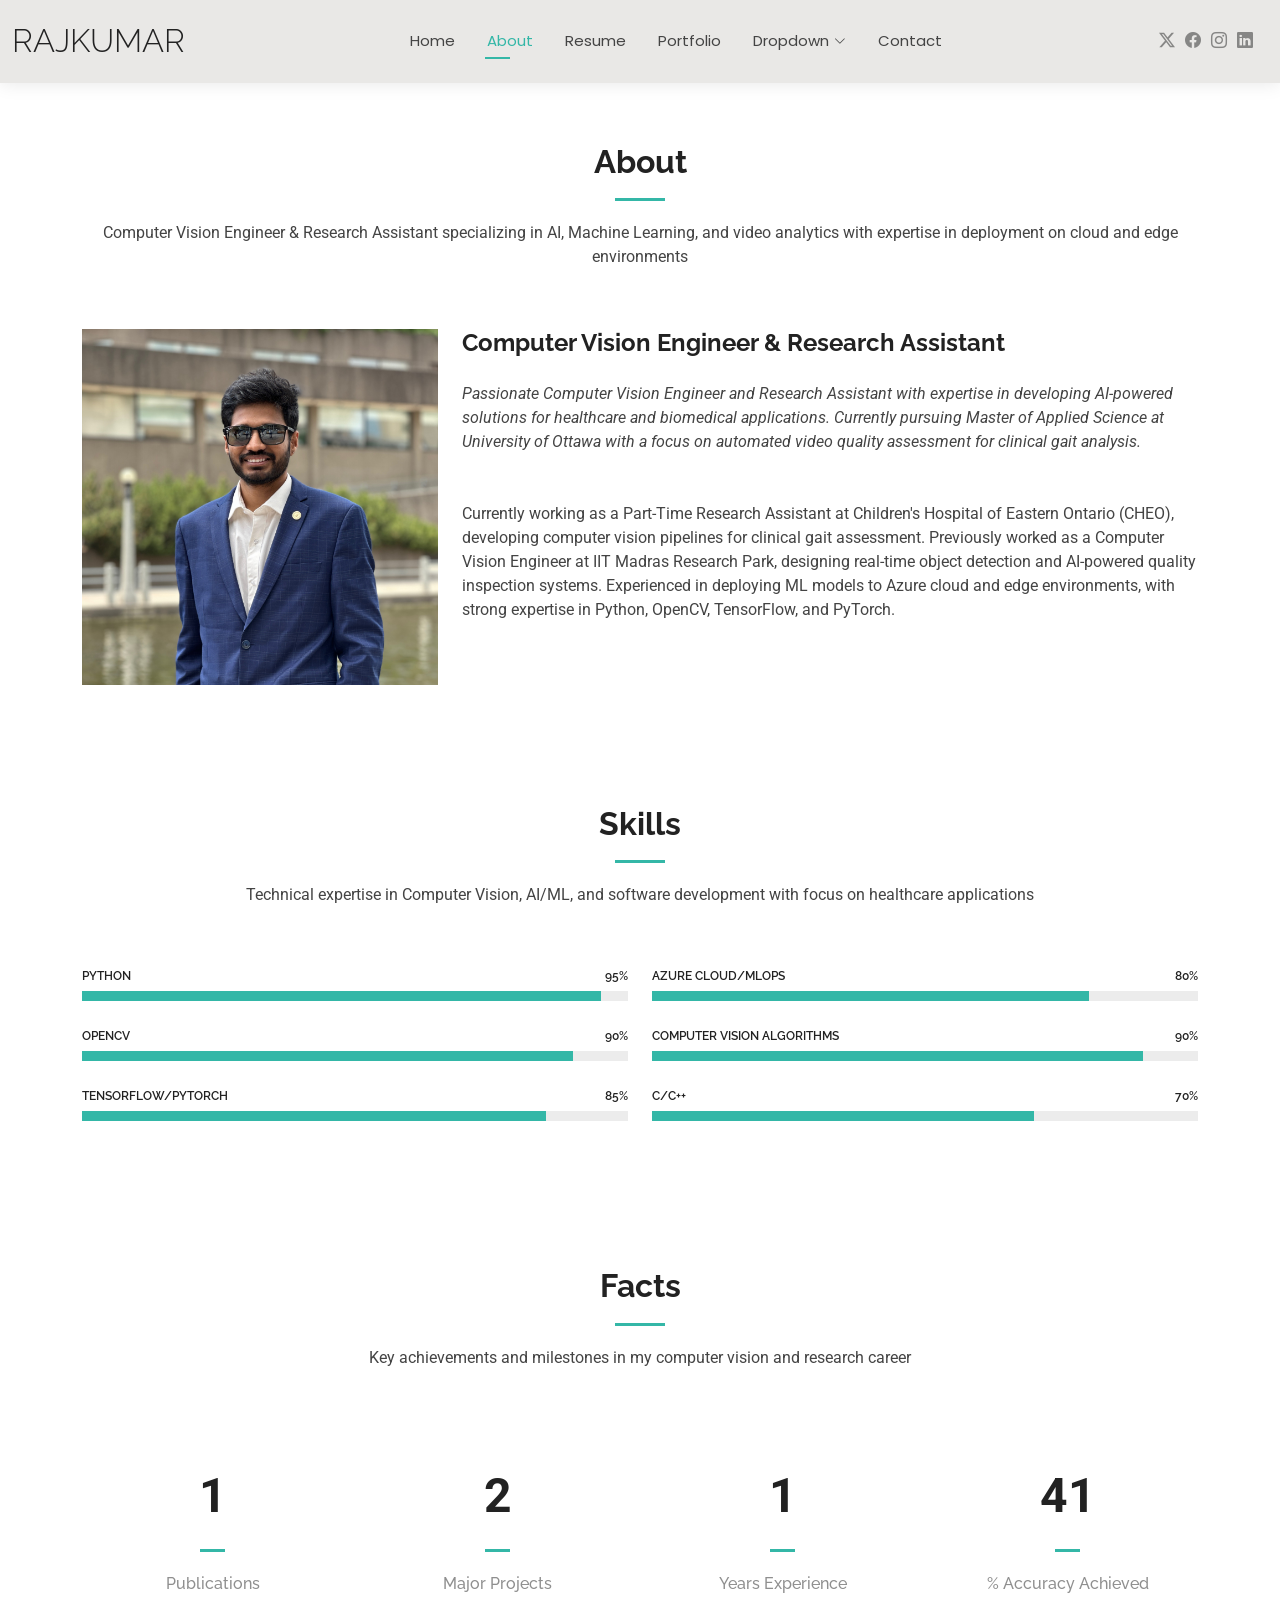
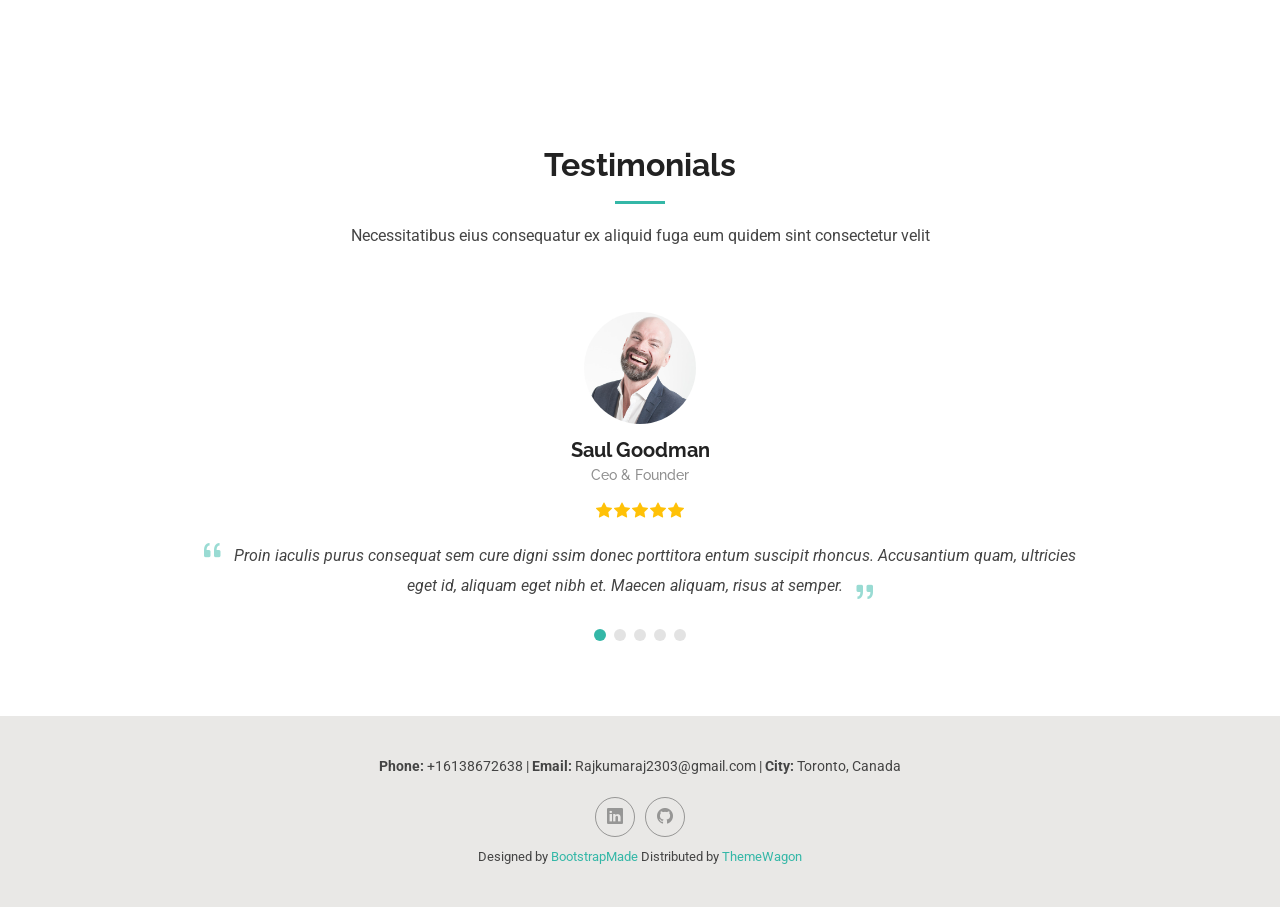
==== commit 6b6a9a12: "Add files via upload" ====
--- a/about.html
+++ b/about.html
@@ -6,7 +6,7 @@
   <meta content="width=device-width, initial-scale=1.0" name="viewport">
   <title>About - Rajkumar Arumugam Jeeva</title>
   <meta name="description" content="Computer Vision Engineer and Research Assistant specializing in AI, ML, and video analytics">
-  <meta name="keywords" content="Computer Vision, AI, Machine Learning, Research, Video Analytics, Toronto">
+  <meta name="keywords" content="Computer Visionachine Learning, Research, Video Analytics, Toronto">
 
   <!-- Favicons -->
   <link href="assets/img/favicon.png" rel="icon">
@@ -44,7 +44,7 @@
       <a href="index.html" class="logo d-flex align-items-center me-auto me-xl-0">
         <!-- Uncomment the line below if you also wish to use an image logo -->
         <!-- <img src="assets/img/logo.png" alt=""> -->
-        <h1 class="sitename">Rajkumar A.J</h1>
+        <h1 class="sitename">Rajkumar </h1>
       </a>
 
       <nav id="navmenu" class="navmenu">
@@ -52,7 +52,6 @@
           <li><a href="index.html">Home</a></li>
           <li><a href="about.html" class="active">About</a></li>
           <li><a href="resume.html">Resume</a></li>
-          <li><a href="services.html">Services</a></li>
           <li><a href="portfolio.html">Portfolio</a></li>
           <li class="dropdown"><a href="#"><span>Dropdown</span> <i class="bi bi-chevron-down toggle-dropdown"></i></a>
             <ul>
@@ -108,24 +107,7 @@
             <p class="fst-italic py-3">
               Passionate Computer Vision Engineer and Research Assistant with expertise in developing AI-powered solutions for healthcare and biomedical applications. Currently pursuing Master of Applied Science at University of Ottawa with a focus on automated video quality assessment for clinical gait analysis.
             </p>
-            <div class="row">
-              <div class="col-lg-6">
-                <ul>
-                  <li><i class="bi bi-chevron-right"></i> <strong>GitHub:</strong> <span><a href="https://github.com/Rajkumar-ArumugamJeeva?tab=repositories">github.com/Rajkumar-ArumugamJeeva</a></span></li>
-                  <li><i class="bi bi-chevron-right"></i> <strong>LinkedIn:</strong> <span><a href="https://www.linkedin.com/in/rajkumar-a-j-621252187">LinkedIn Profile</a></span></li>
-                  <li><i class="bi bi-chevron-right"></i> <strong>Phone:</strong> <span>+16138672638</span></li>
-                  <li><i class="bi bi-chevron-right"></i> <strong>City:</strong> <span>Toronto, Canada</span></li>
-                </ul>
-              </div>
-              <div class="col-lg-6">
-                <ul>
-                  <li><i class="bi bi-chevron-right"></i> <strong>Degree:</strong> <span>Master of Applied Science</span></li>
-                  <li><i class="bi bi-chevron-right"></i> <strong>CGPA:</strong> <span>9.2/10</span></li>
-                  <li><i class="bi bi-chevron-right"></i> <strong>Email:</strong> <span>Rajkumaraj2303@gmail.com</span></li>
-                  <li><i class="bi bi-chevron-right"></i> <strong>Status:</strong> <span>Open to Opportunities</span></li>
-                </ul>
-              </div>
-            </div>
+
             <p class="py-3">
               Currently working as a Part-Time Research Assistant at Children's Hospital of Eastern Ontario (CHEO), developing computer vision pipelines for clinical gait assessment. Previously worked as a Computer Vision Engineer at IIT Madras Research Park, designing real-time object detection and AI-powered quality inspection systems. Experienced in deploying ML models to Azure cloud and edge environments, with strong expertise in Python, OpenCV, TensorFlow, and PyTorch.
             </p>
@@ -374,14 +356,12 @@
   <footer id="footer" class="footer light-background">
 
     <div class="container">
-      <div class="copyright text-center ">
-        <p>© <span>Copyright</span> <strong class="px-1 sitename">Rajkumar A.J</strong> <span>All Rights Reserved<br></span></p>
+      <div class="contact-info text-center mb-3">
+        <p><strong>Phone:</strong> +16138672638 | <strong>Email:</strong> Rajkumaraj2303@gmail.com | <strong>City:</strong> Toronto, Canada</p>
       </div>
       <div class="social-links d-flex justify-content-center">
-        <a href=""><i class="bi bi-twitter-x"></i></a>
-        <a href=""><i class="bi bi-facebook"></i></a>
-        <a href=""><i class="bi bi-instagram"></i></a>
         <a href="https://www.linkedin.com/in/rajkumar-a-j-621252187"><i class="bi bi-linkedin"></i></a>
+        <a href="https://github.com/Rajkumar-ArumugamJeeva?tab=repositories"><i class="bi bi-github"></i></a>
       </div>
       <div class="credits">
         <!-- All the links in the footer should remain intact. -->
